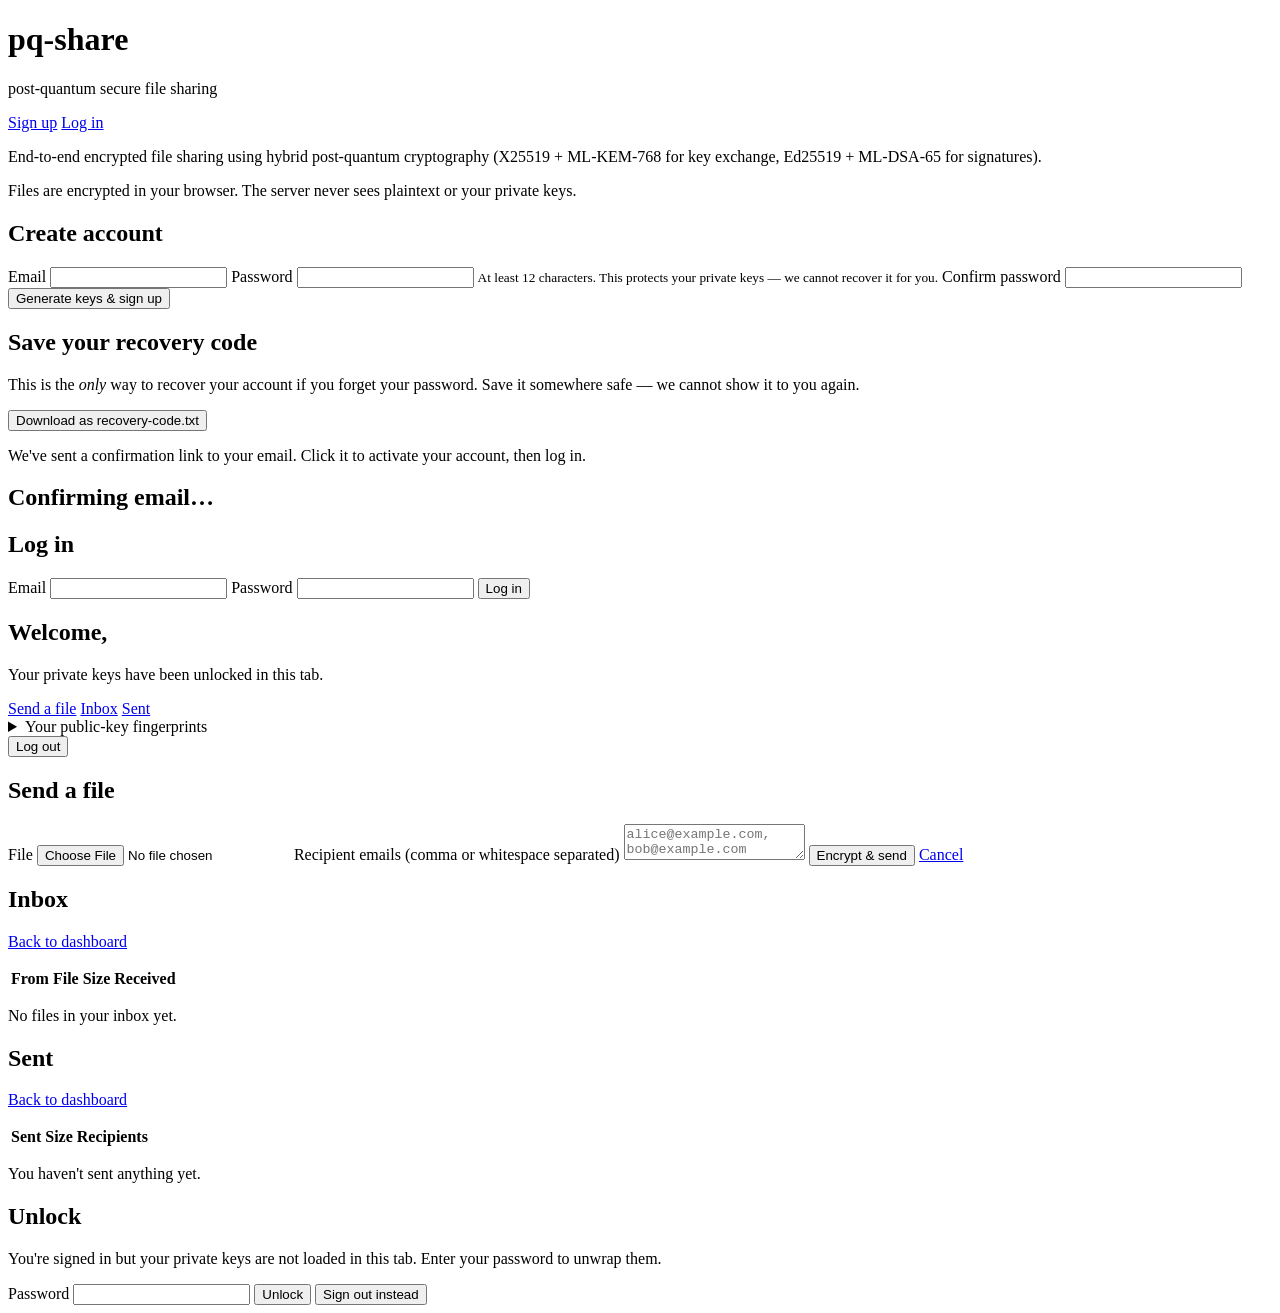
==== frontend/index.html @ a92cbd02 "Initial commit: pq-share hybrid PQ file-sharing app Browser-based file sharing demo using hybrid pos" ====
<!doctype html>
<html lang="en">
  <head>
    <meta charset="utf-8" />
    <meta name="viewport" content="width=device-width, initial-scale=1" />
    <title>pq-share</title>
    <link rel="stylesheet" href="/static/style.css" />
    <script type="importmap">
      {
        "imports": {
          "@noble/curves/ed25519": "https://esm.sh/@noble/curves@1.7.0/ed25519",
          "@noble/post-quantum/ml-kem": "https://esm.sh/@noble/post-quantum@0.4.1/ml-kem",
          "@noble/post-quantum/ml-dsa": "https://esm.sh/@noble/post-quantum@0.4.1/ml-dsa",
          "@noble/hashes/hkdf": "https://esm.sh/@noble/hashes@1.6.1/hkdf",
          "@noble/hashes/sha2": "https://esm.sh/@noble/hashes@1.6.1/sha2",
          "@noble/hashes/utils": "https://esm.sh/@noble/hashes@1.6.1/utils",
          "hash-wasm": "https://esm.sh/hash-wasm@4.12.0"
        }
      }
    </script>
  </head>
  <body>
    <header>
      <h1>pq-share</h1>
      <p class="tagline">post-quantum secure file sharing</p>
      <nav id="nav">
        <a href="#/signup">Sign up</a>
        <a href="#/login">Log in</a>
      </nav>
    </header>
    <main id="app">
      <section id="view-home" class="view">
        <p>End-to-end encrypted file sharing using hybrid post-quantum cryptography
          (X25519 + ML-KEM-768 for key exchange, Ed25519 + ML-DSA-65 for signatures).</p>
        <p>Files are encrypted in your browser. The server never sees plaintext or your private keys.</p>
      </section>

      <section id="view-signup" class="view hidden">
        <h2>Create account</h2>
        <form id="signup-form">
          <label>Email
            <input type="email" name="email" required autocomplete="email" />
          </label>
          <label>Password
            <input type="password" name="password" required minlength="12" autocomplete="new-password" />
            <small>At least 12 characters. This protects your private keys — we cannot recover it for you.</small>
          </label>
          <label>Confirm password
            <input type="password" name="password2" required minlength="12" autocomplete="new-password" />
          </label>
          <button type="submit">Generate keys &amp; sign up</button>
        </form>
        <div id="signup-progress" class="progress hidden"></div>
      </section>

      <section id="view-recovery" class="view hidden">
        <h2>Save your recovery code</h2>
        <p class="warn">This is the <em>only</em> way to recover your account if you forget your password.
          Save it somewhere safe — we cannot show it to you again.</p>
        <pre id="recovery-code"></pre>
        <button id="download-recovery">Download as recovery-code.txt</button>
        <p>We've sent a confirmation link to your email. Click it to activate your account, then log in.</p>
      </section>

      <section id="view-confirm" class="view hidden">
        <h2>Confirming email…</h2>
        <p id="confirm-status"></p>
      </section>

      <section id="view-login" class="view hidden">
        <h2>Log in</h2>
        <form id="login-form">
          <label>Email
            <input type="email" name="email" required autocomplete="email" />
          </label>
          <label>Password
            <input type="password" name="password" required autocomplete="current-password" />
          </label>
          <button type="submit">Log in</button>
        </form>
        <div id="login-progress" class="progress hidden"></div>
      </section>

      <section id="view-dashboard" class="view hidden">
        <h2>Welcome, <span id="dash-email"></span></h2>
        <p>Your private keys have been unlocked in this tab.</p>
        <nav class="dash-nav">
          <a href="#/send">Send a file</a>
          <a href="#/inbox">Inbox</a>
          <a href="#/sent">Sent</a>
        </nav>
        <details>
          <summary>Your public-key fingerprints</summary>
          <table id="dash-fingerprints">
            <tbody></tbody>
          </table>
        </details>
        <button id="logout-btn">Log out</button>
      </section>

      <section id="view-send" class="view hidden">
        <h2>Send a file</h2>
        <form id="send-form">
          <label>File
            <input type="file" name="file" required />
          </label>
          <label>Recipient emails (comma or whitespace separated)
            <textarea name="recipients" rows="2" required placeholder="alice@example.com, bob@example.com"></textarea>
          </label>
          <button type="submit">Encrypt &amp; send</button>
          <a href="#/" class="cancel">Cancel</a>
        </form>
        <div id="send-progress" class="progress hidden"></div>
      </section>

      <section id="view-inbox" class="view hidden">
        <h2>Inbox</h2>
        <p><a href="#/">Back to dashboard</a></p>
        <table id="inbox-table">
          <thead><tr><th>From</th><th>File</th><th>Size</th><th>Received</th><th></th></tr></thead>
          <tbody></tbody>
        </table>
        <p id="inbox-empty" class="muted hidden">No files in your inbox yet.</p>
      </section>

      <section id="view-sent" class="view hidden">
        <h2>Sent</h2>
        <p><a href="#/">Back to dashboard</a></p>
        <table id="sent-table">
          <thead><tr><th>Sent</th><th>Size</th><th>Recipients</th></tr></thead>
          <tbody></tbody>
        </table>
        <p id="sent-empty" class="muted hidden">You haven't sent anything yet.</p>
      </section>

      <section id="view-unlock" class="view hidden">
        <h2>Unlock</h2>
        <p>You're signed in but your private keys are not loaded in this tab.
          Enter your password to unwrap them.</p>
        <form id="unlock-form">
          <label>Password
            <input type="password" name="password" required autocomplete="current-password" />
          </label>
          <button type="submit">Unlock</button>
          <button type="button" id="unlock-cancel">Sign out instead</button>
        </form>
        <div id="unlock-progress" class="progress hidden"></div>
      </section>
    </main>
    <script type="module" src="/static/app.js"></script>
  </body>
</html>
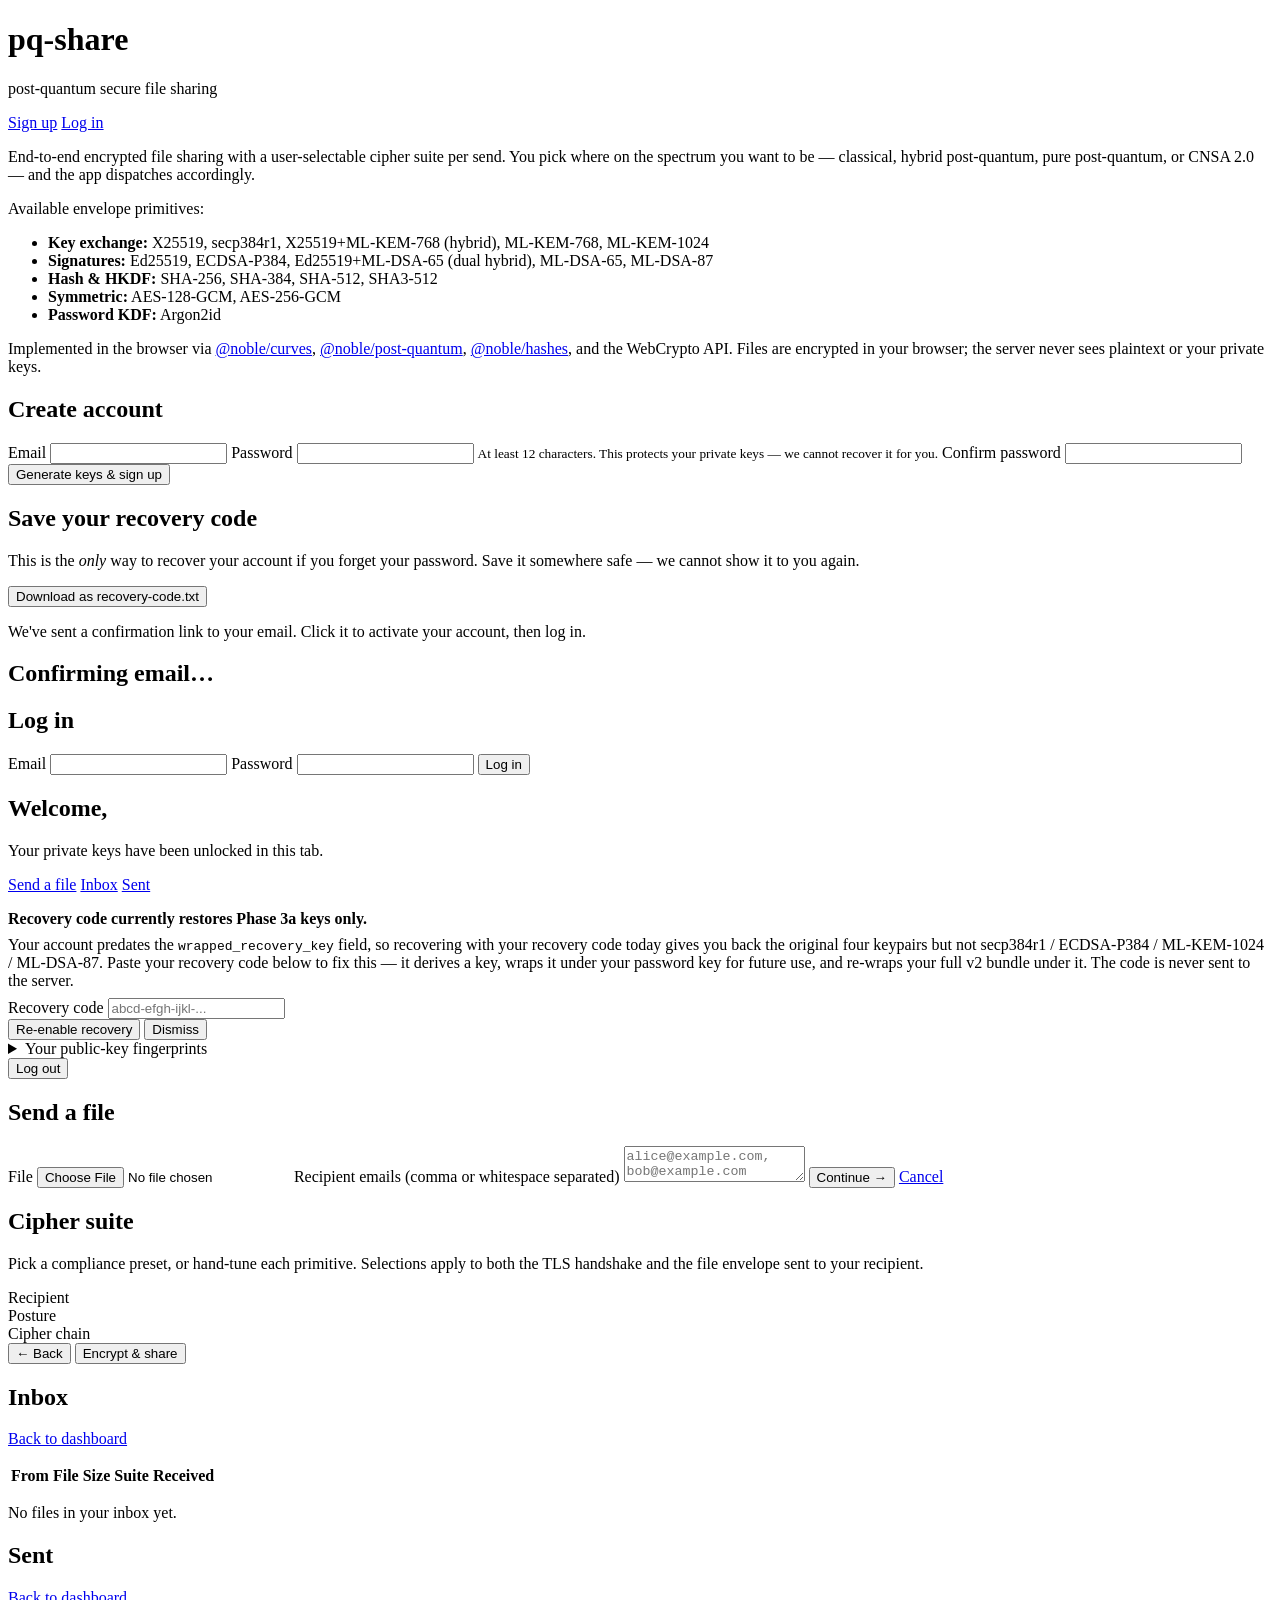
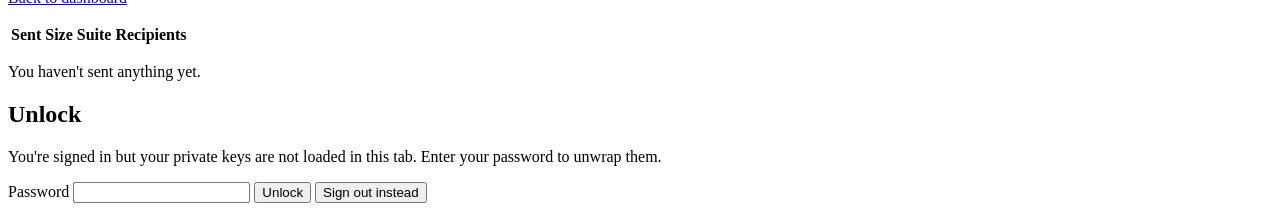
==== commit f97d027b: "feat: cipher-suite picker + algorithm abstraction + Phase 3b keypair set Adds a per-send cipher-suit" ====
--- a/frontend/index.html
+++ b/frontend/index.html
@@ -4,15 +4,20 @@
     <meta charset="utf-8" />
     <meta name="viewport" content="width=device-width, initial-scale=1" />
     <title>pq-share</title>
+    <link rel="preconnect" href="https://fonts.googleapis.com" />
+    <link rel="preconnect" href="https://fonts.gstatic.com" crossorigin />
+    <link href="https://fonts.googleapis.com/css2?family=Fraunces:opsz,wght@9..144,500;9..144,600;9..144,700&family=Inter:wght@400;500;600&family=JetBrains+Mono:wght@400;500&display=swap" rel="stylesheet" />
     <link rel="stylesheet" href="/static/style.css" />
     <script type="importmap">
       {
         "imports": {
           "@noble/curves/ed25519": "https://esm.sh/@noble/curves@1.7.0/ed25519",
+          "@noble/curves/p384": "https://esm.sh/@noble/curves@1.7.0/p384",
           "@noble/post-quantum/ml-kem": "https://esm.sh/@noble/post-quantum@0.4.1/ml-kem",
           "@noble/post-quantum/ml-dsa": "https://esm.sh/@noble/post-quantum@0.4.1/ml-dsa",
           "@noble/hashes/hkdf": "https://esm.sh/@noble/hashes@1.6.1/hkdf",
           "@noble/hashes/sha2": "https://esm.sh/@noble/hashes@1.6.1/sha2",
+          "@noble/hashes/sha3": "https://esm.sh/@noble/hashes@1.6.1/sha3",
           "@noble/hashes/utils": "https://esm.sh/@noble/hashes@1.6.1/utils",
           "hash-wasm": "https://esm.sh/hash-wasm@4.12.0"
         }
@@ -30,9 +35,21 @@
     </header>
     <main id="app">
       <section id="view-home" class="view">
-        <p>End-to-end encrypted file sharing using hybrid post-quantum cryptography
-          (X25519 + ML-KEM-768 for key exchange, Ed25519 + ML-DSA-65 for signatures).</p>
-        <p>Files are encrypted in your browser. The server never sees plaintext or your private keys.</p>
+        <p>End-to-end encrypted file sharing with a user-selectable cipher suite per send.
+          You pick where on the spectrum you want to be — classical, hybrid post-quantum,
+          pure post-quantum, or CNSA 2.0 — and the app dispatches accordingly.</p>
+        <p>Available envelope primitives:</p>
+        <ul>
+          <li><strong>Key exchange:</strong> X25519, secp384r1, X25519+ML-KEM-768 (hybrid), ML-KEM-768, ML-KEM-1024</li>
+          <li><strong>Signatures:</strong> Ed25519, ECDSA-P384, Ed25519+ML-DSA-65 (dual hybrid), ML-DSA-65, ML-DSA-87</li>
+          <li><strong>Hash &amp; HKDF:</strong> SHA-256, SHA-384, SHA-512, SHA3-512</li>
+          <li><strong>Symmetric:</strong> AES-128-GCM, AES-256-GCM</li>
+          <li><strong>Password KDF:</strong> Argon2id</li>
+        </ul>
+        <p>Implemented in the browser via <a href="https://github.com/paulmillr/noble-curves">@noble/curves</a>,
+          <a href="https://github.com/paulmillr/noble-post-quantum">@noble/post-quantum</a>,
+          <a href="https://github.com/paulmillr/noble-hashes">@noble/hashes</a>, and the WebCrypto API.
+          Files are encrypted in your browser; the server never sees plaintext or your private keys.</p>
       </section>
 
       <section id="view-signup" class="view hidden">
@@ -89,6 +106,28 @@
           <a href="#/inbox">Inbox</a>
           <a href="#/sent">Sent</a>
         </nav>
+        <div id="dash-recovery-banner" class="warn hidden" style="margin-top:1rem;">
+          <strong>Recovery code currently restores Phase 3a keys only.</strong>
+          <p style="margin:0.5rem 0;">Your account predates the
+            <code>wrapped_recovery_key</code> field, so recovering with your
+            recovery code today gives you back the original four keypairs but
+            not secp384r1 / ECDSA-P384 / ML-KEM-1024 / ML-DSA-87. Paste your
+            recovery code below to fix this — it derives a key, wraps it under
+            your password key for future use, and re-wraps your full v2 bundle
+            under it. The code is never sent to the server.</p>
+          <form id="recovery-rewrap-form" style="margin-top:0.5rem;">
+            <label>Recovery code
+              <input type="text" name="recovery_code" required
+                     autocomplete="off" spellcheck="false"
+                     placeholder="abcd-efgh-ijkl-..." />
+            </label>
+            <div class="button-row">
+              <button type="submit">Re-enable recovery</button>
+              <button type="button" id="recovery-rewrap-dismiss" class="secondary">Dismiss</button>
+            </div>
+          </form>
+          <div id="recovery-rewrap-progress" class="progress hidden"></div>
+        </div>
         <details>
           <summary>Your public-key fingerprints</summary>
           <table id="dash-fingerprints">
@@ -107,17 +146,57 @@
           <label>Recipient emails (comma or whitespace separated)
             <textarea name="recipients" rows="2" required placeholder="alice@example.com, bob@example.com"></textarea>
           </label>
-          <button type="submit">Encrypt &amp; send</button>
+          <button type="submit">Continue →</button>
           <a href="#/" class="cancel">Cancel</a>
         </form>
         <div id="send-progress" class="progress hidden"></div>
+      </section>
+
+      <section id="view-suite" class="view hidden">
+        <div class="suite-screen">
+          <div class="suite-main">
+            <h2 class="suite-title">Cipher suite</h2>
+            <p class="suite-blurb">Pick a compliance preset, or hand-tune each primitive. Selections apply to both the TLS handshake and the file envelope sent to your recipient.</p>
+
+            <div class="posture-row" id="suite-posture-row"></div>
+
+            <div class="tls-toggle" id="suite-tls-toggle"></div>
+
+            <div id="suite-categories"></div>
+          </div>
+
+          <aside class="suite-rail">
+            <div>
+              <div class="rail-section-label">Recipient</div>
+              <div class="recipient-card" id="suite-recipient"></div>
+            </div>
+
+            <div>
+              <div class="rail-section-label">Posture</div>
+              <div class="posture-badge" id="suite-posture-badge"></div>
+            </div>
+
+            <div>
+              <div class="rail-section-label">Cipher chain</div>
+              <div class="chain-stack" id="suite-chain"></div>
+            </div>
+
+            <div id="suite-warning"></div>
+
+            <div class="suite-actions">
+              <button class="suite-back-btn" id="suite-back">← Back</button>
+              <button class="suite-share-btn" id="suite-share">Encrypt &amp; share</button>
+            </div>
+          </aside>
+        </div>
+        <div id="suite-progress" class="progress hidden"></div>
       </section>
 
       <section id="view-inbox" class="view hidden">
         <h2>Inbox</h2>
         <p><a href="#/">Back to dashboard</a></p>
         <table id="inbox-table">
-          <thead><tr><th>From</th><th>File</th><th>Size</th><th>Received</th><th></th></tr></thead>
+          <thead><tr><th>From</th><th>File</th><th>Size</th><th>Suite</th><th>Received</th><th></th></tr></thead>
           <tbody></tbody>
         </table>
         <p id="inbox-empty" class="muted hidden">No files in your inbox yet.</p>
@@ -127,7 +206,7 @@
         <h2>Sent</h2>
         <p><a href="#/">Back to dashboard</a></p>
         <table id="sent-table">
-          <thead><tr><th>Sent</th><th>Size</th><th>Recipients</th></tr></thead>
+          <thead><tr><th>Sent</th><th>Size</th><th>Suite</th><th>Recipients</th></tr></thead>
           <tbody></tbody>
         </table>
         <p id="sent-empty" class="muted hidden">You haven't sent anything yet.</p>
